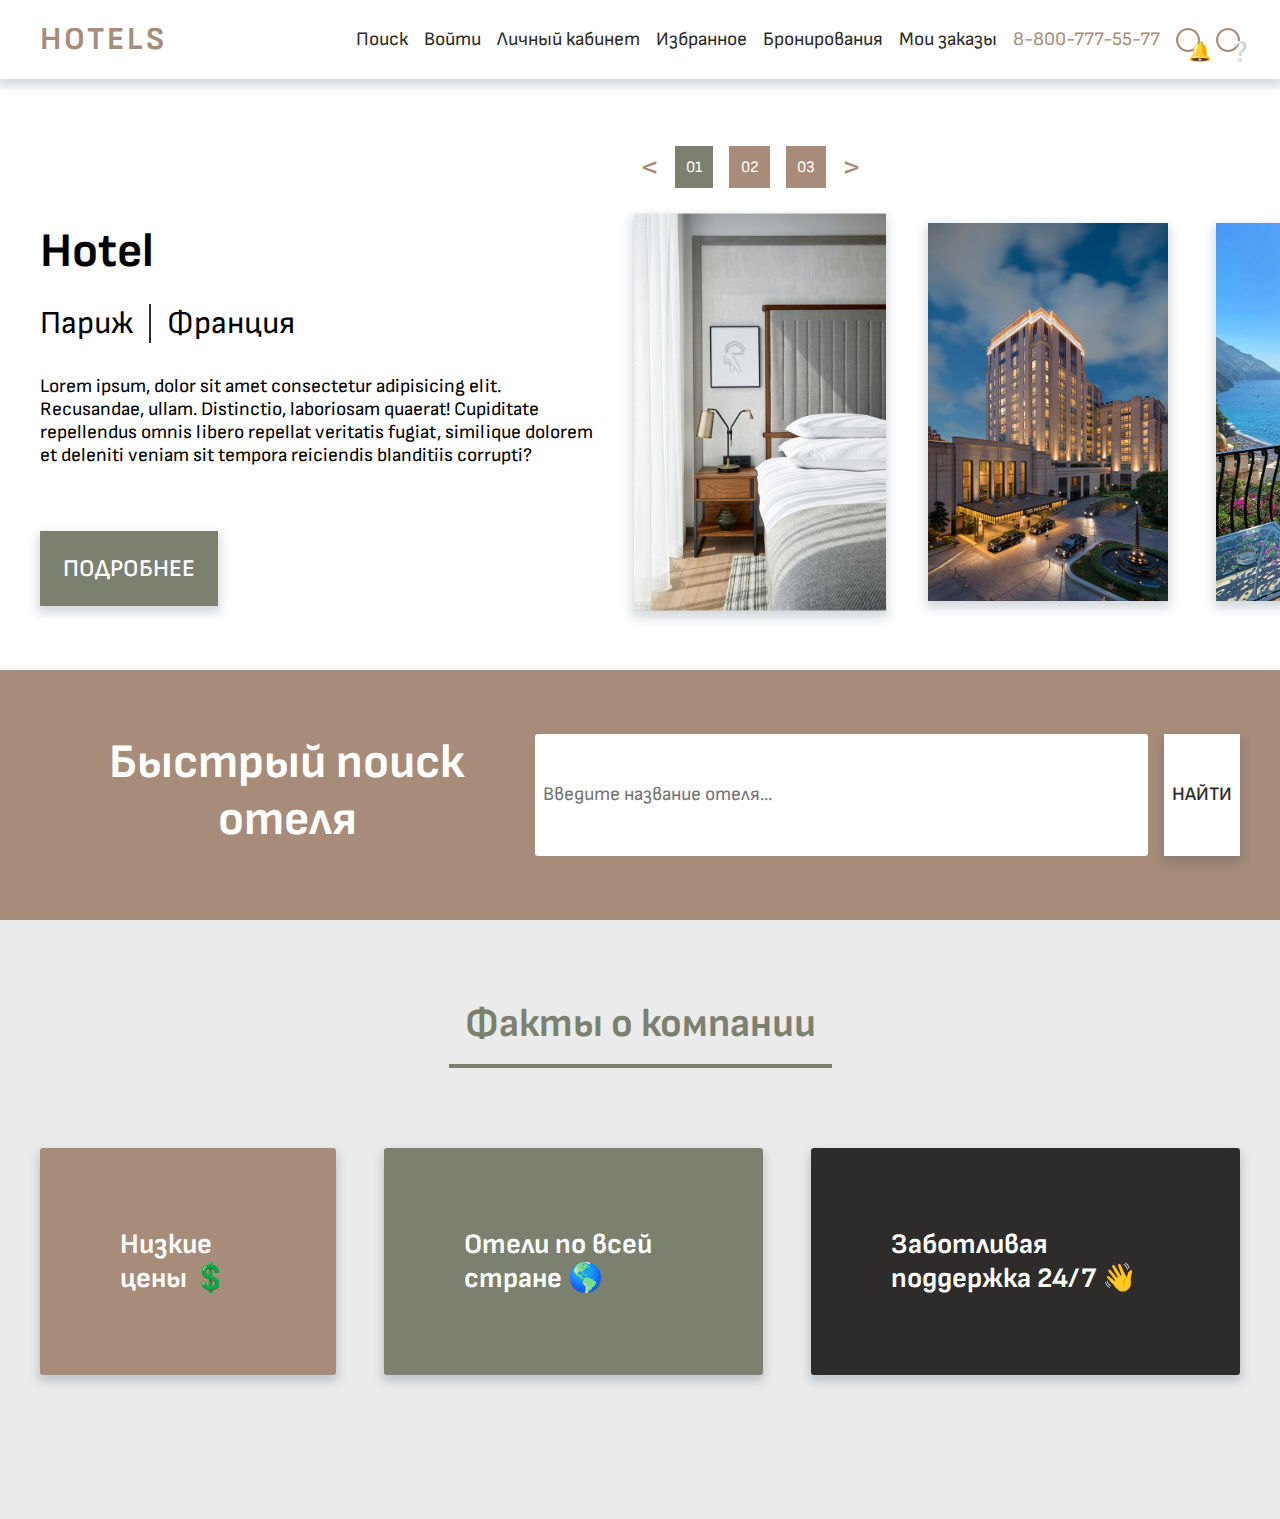
==== index.html @ d3debc38 "first commit" ====
<!DOCTYPE html>
<html lang="en">
	<head>
		<meta charset="UTF-8" />
		<meta name="viewport" content="width=device-width, initial-scale=1.0" />
		<title>Document</title>
		<link rel="stylesheet" href="./style.css" />
	</head>
	<body>
		<header>
			<div class="container">
				<div class="logo">HOTELS</div>
				<nav>
					<ul>
						<li><a href="./search.html">Поиск</a></li>
						<li><a href="./login.html">Войти</a></li>
						<li><a href="./profile.html">Личный кабинет</a></li>
						<li><a href="#">Избранное</a></li>
						<li><a href="#">Бронирования</a></li>
						<li><a href="./orders-management.html">Мои заказы</a></li>
						<li><span class="header__nav-item">8-800-777-55-77</span></li>
						<li>
							<a class="header__link-icon" href="#">🔔</a>
						</li>
						<li>
							<a class="header__link-icon" href="#">❔</a>
						</li>
					</ul>
				</nav>
			</div>
		</header>
		<body>
			<section class="slider-sec">
				<div class="container">
					<div class="slider">
						<div class="slider__info">
							<h2>Hotel</h2>
							<div class="slider__info-dop">
								<div class="slider__info-dop-item">Париж</div>
								<div class="slider__info-dop-item">Франция</div>
							</div>
							<p class="slider__info-desc">
								Lorem ipsum, dolor sit amet consectetur adipisicing elit. Recusandae, ullam.
								Distinctio, laboriosam quaerat! Cupiditate repellendus omnis libero repellat
								veritatis fugiat, similique dolorem et deleniti veniam sit tempora reiciendis
								blanditiis corrupti?
							</p>
							<button class="three">Подробнее</button>
						</div>
						<div class="slider__main">
							<div class="slider__nav">
								<div class="slider__nav-row"><</div>
								<div class="slider__nav-pag">
									<div class="slider__nav-pag-item active">01</div>
									<div class="slider__nav-pag-item">02</div>
									<div class="slider__nav-pag-item">03</div>
								</div>
								<div class="slider__nav-row">></div>
							</div>
							<div class="slider__items">
								<div class="slider__item main">
									<img
										src="./img/DeSallesFlint Infuses Puro Warsaw Hotel With Eclectic, Informal Aesthetic - Interior Design.jpg"
										alt="hotel"
									/>
								</div>
								<div class="slider__item">
									<img src="./img/The Peninsula Shanghai.jpg" alt="hotel" />
								</div>
								<div class="slider__item"><img src="./img/загруженное.jpg" alt="hotel" /></div>
							</div>
						</div>
					</div>
				</div>
			</section>
			<section class="fast-search__sec">
				<div class="container">
					<h3>Быстрый поиск отеля</h3>
					<div class="search-box">
						<div class="search-box__box">
							<input type="text" id="hotel" name="hotel" placeholder="Введите название отеля..." />
							<button type="submit" class="second">Найти</button>
							<ul class="suggestions">
								<li>Hilton Garden Inn</li>
								<li>Radisson Blu</li>
								<li>Отель Украина</li>
								<li>Four Seasons Moscow</li>
								<li>Marriott Grand Hotel</li>
							</ul>
						</div>
					</div>
				</div>
			</section>
			<section class="facts__sec">
				<div class="container">
					<h2>Факты о компании</h2>
					<div class="facts__wrapp">
						<div class="fact one">
							<h3>Низкие цены 💲</h3>
						</div>
						<div class="fact two">
							<h3>Отели по всей стране 🌎</h3>
						</div>
						<div class="fact three">
							<h3>Заботливая поддержка 24/7 👋</h3>
						</div>
					</div>
				</div>
			</section>
		</body>
	</body>
</html>
---- style.css ----
:root {
	--black: #2d2c2a;
	--white: #ebebeb;
	--green: #7c806f;
	--brown: #a78c79;
	--stone: #c7c2bc;
	--shadow: 0px 5px 10px 2px rgba(34, 60, 80, 0.2);
	--min-text: 1rem;
	--def-text: 1.2rem;
	--large-text: 1.5rem;
	--title: 1.8rem;
}

@font-face {
	font-family: "Sofia";
	src: url(./fonts/SofiaSans-VariableFont_wght.ttf);
}

* {
	padding: 0;
	margin: 0;
	box-sizing: border-box;
	font-family: "Sofia";
}
html {
	font-size: 16px;
}

body {
	width: 100%;
	min-height: 100vh;
	overflow-x: hidden;
}

.container {
	width: 100%;
	max-width: 1900px;
	padding: 0px 40px;
	margin: 0 auto;
}
ul {
	list-style-type: none;
}
a {
	color: var(--black);
	text-decoration: none;
	font-size: var(--def-text);
	border-bottom: 1px solid transparent;
	transition: 0.3s;
}
a:active {
	color: var(--black);
}
a:hover {
	border-bottom: 1px solid var(--black);
}
header {
	display: flex;
	padding: 20px 0px;
	width: 100%;
	box-shadow: var(--shadow);
}
section {
	padding: 4rem 0px;
}
button {
	background: var(--brown);
	color: var(--white);
	text-transform: uppercase;
	padding: 1.3rem;
	font-size: var(--large-text);
	border: none;
	transition: 0.3s;
	border: 2px solid transparent;
	cursor: pointer;
	font-weight: 600;
	box-shadow: var(--shadow);
}
button:hover {
	border: 2px solid var(--brown);
	background: white;
	color: var(--black);
}
button.second {
	background: white;
	color: var(--black);
	border: none;
}
button.three {
	background: var(--green);
	border: 2px solid var(--green);
	color: white;
}
button.three:hover {
	border: none;
	background: white;
	border: 2px solid var(--green);
	color: var(--green);
}
button.second:hover {
	background: var(--black);
	color: white;
}
input {
	border: none;
	outline: none;
	padding: 0.5rem;
	border-radius: 0.2rem;
	font-size: var(--def-text);
}
img {
	width: 100%;
	height: 100%;
	object-fit: cover;
	object-position: center;
}
header .container {
	width: 100%;
	flex-direction: row;
	justify-content: space-between;
	display: flex;
}
.logo {
	font-size: 2rem;
	font-weight: 700;
	letter-spacing: 3px;
	color: var(--brown);
}

nav ul {
	display: flex;
	flex-direction: row;
	justify-content: space-between;
	gap: 1rem;
	align-items: center;
	height: 100%;
}
a.header__link-icon {
	display: flex;
	border-bottom: none;
	border-radius: 100%;
	padding: 10px;
	border: 2px solid var(--brown);
	width: 20px;
	height: 20px;
}
a.header__link-icon:hover {
	background-color: var(--brown);
	border-bottom: none;
	border: 2px solid var(--brown);
}
.header__nav-item {
	font-size: var(--def-text);
	color: var(--brown);
}
.slider-sec {
}

.slider {
	display: flex;
	gap: 2rem;
}
.slider__info {
	width: 50%;
	padding-top: 5rem;
}
.slider__info h2 {
	font-size: 3rem;
	margin-bottom: 1.5rem;
}
.slider__info-dop-item:first-child {
	border-right: 2px solid var(--black);
	padding-right: 1rem;
}
.slider__info-dop-item:last-child {
	padding-left: 1rem;
}
.slider__info-dop {
	font-size: 2rem;
	display: flex;
	margin-bottom: 2rem;
}
.slider__info-desc {
	margin-bottom: 4rem;
	font-size: var(--def-text);
}
.slider__main {
	width: 50%;
}
.slider__nav {
	height: 3rem;
	display: flex;
	width: 100%;
	margin-bottom: 2rem;
	align-items: center;
	gap: 1rem;
}
.slider__nav-row {
	font-size: 2rem;
	cursor: pointer;
	color: var(--brown);
}
.slider__nav-pag {
	display: flex;
	gap: 1rem;
}
.slider__nav-pag-item.active {
	background: var(--green);
}
.slider__nav-pag-item {
	display: flex;
	background: var(--brown);
	color: white;
	align-items: center;
	justify-content: center;
	padding: 0.7rem;
	height: fit-content;
	cursor: pointer;
}
.slider__items {
	display: flex;
	gap: 3rem;
}
.slider__item {
	flex: 0 0 40%;
	box-shadow: var(--shadow);
	min-width: 15rem;
}
.main {
	transform: scale(1.05);
}
.fast-search__sec {
	background-color: var(--brown);
	box-shadow: var(--shadow);
}
.fast-search__sec .container {
	display: flex;
	flex-direction: row;
	justify-content: space-between;
}
.fast-search__sec h3 {
	text-align: center;
	color: white;
	font-size: 3rem;
	margin-bottom: 0.5rem;
}
.search-box {
	width: 60%;
}
.search-box__box {
	height: 100%;
	width: 100%;
	position: relative;
	display: flex;
	gap: 1rem;
}
.fast-search__sec button {
	font-size: var(--def-text);
	padding: 0.5rem;
}
.search-box input {
	width: 100%;
}

.suggestions {
	display: none;
	position: absolute;
	top: 4.1rem;
	left: 0;
	right: 0;
	background: white;
	border: 1px solid #ccc;
	border-top: none;
	z-index: 10;
}

.suggestions li {
	padding: 0.5rem;
	transition: 0.3s;
	cursor: pointer;
}

.suggestions li:hover {
	background: var(--green);
	color: white;
}

.search-box:focus-within .suggestions {
	display: block;
}
.facts__sec {
	background: var(--white);
}
.facts__sec h2 {
	font-size: 2.5rem;
	color: white;
	width: fit-content;
	padding: 1rem;
	margin: auto;
	border-bottom: 4px solid var(--green);
	color: var(--green);
}

.facts__wrapp {
	margin: 5rem auto;
	display: flex;
	gap: 3rem;
	justify-content: space-between;
}
.fact {
	display: flex;
	align-items: center;
	justify-content: center;
	background: var(--brown);
	color: white;
	border-radius: 0.2rem;
	padding: 5rem;
	box-shadow: var(--shadow);
	font-size: var(--large-text);
}
.fact.one {
}
.fact.two {
	background-color: var(--green);
}
.fact.three {
	color: white;
	background: var(--black);
}
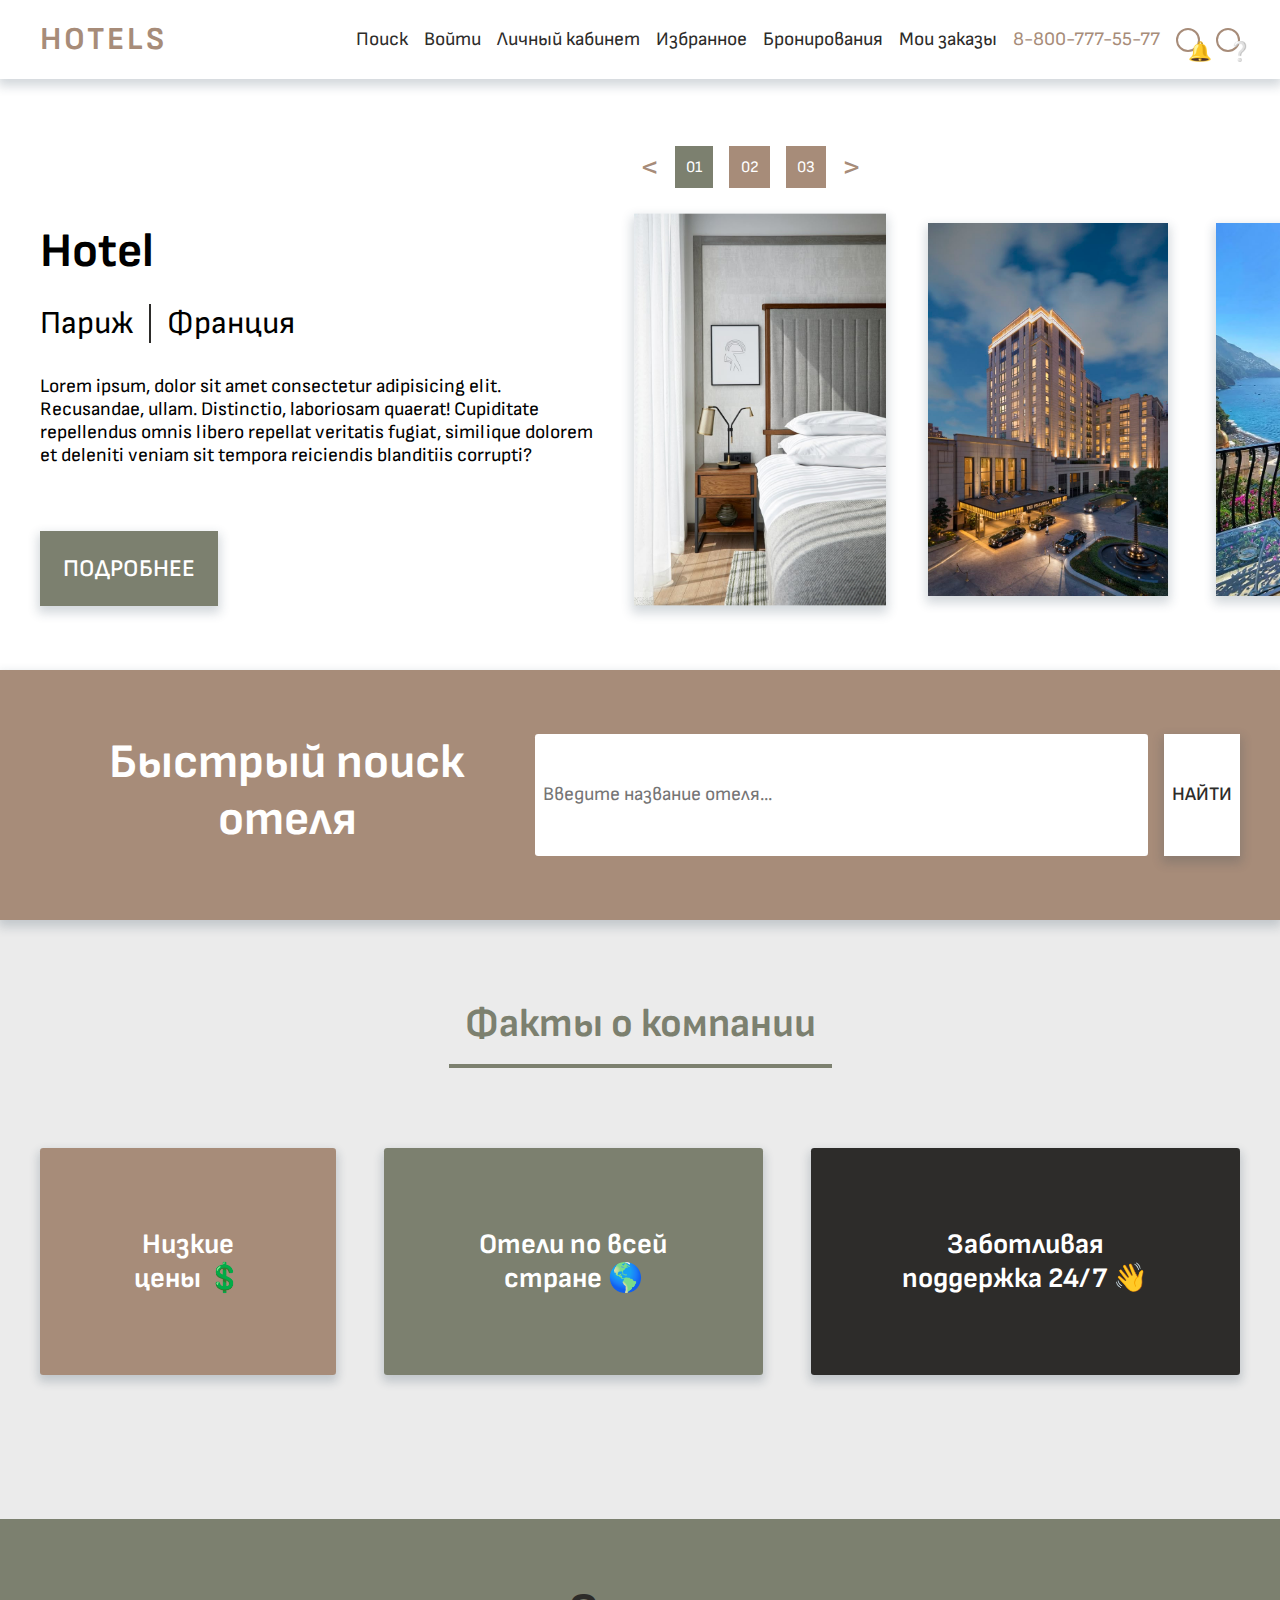
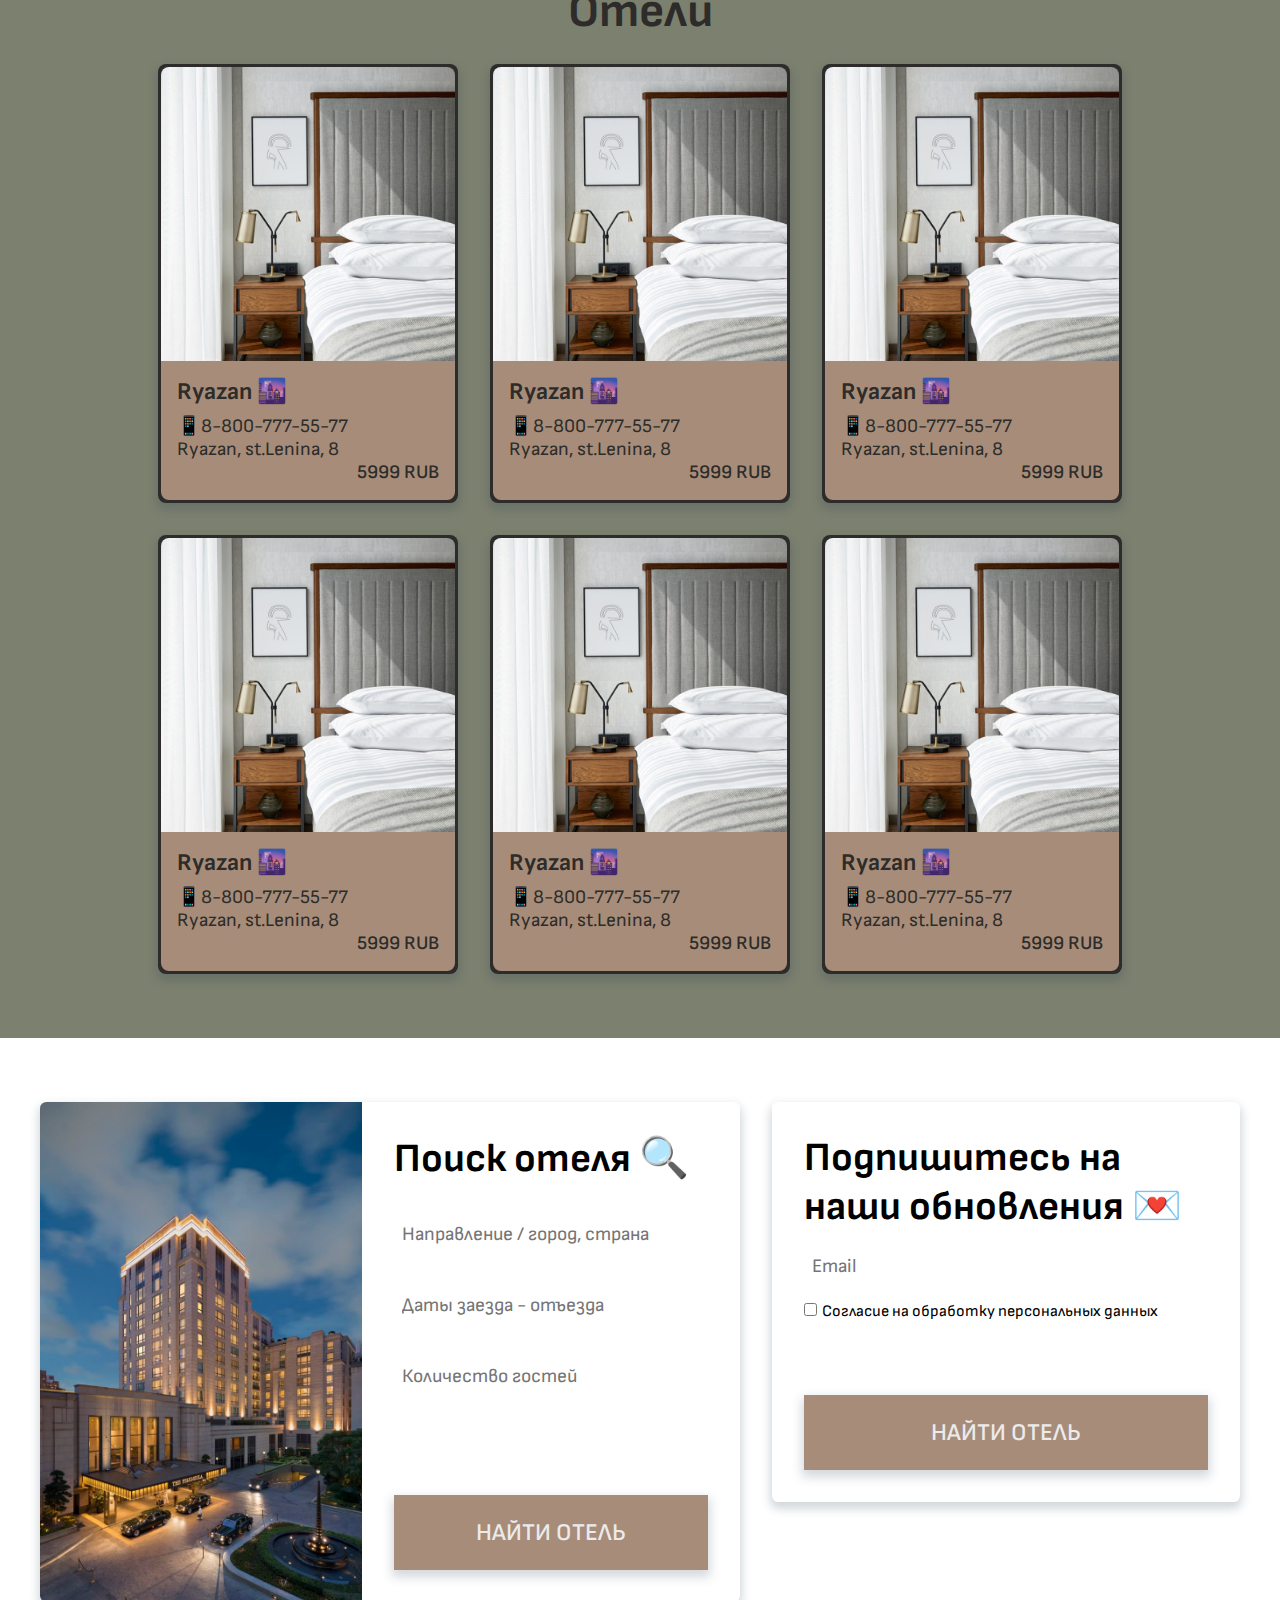
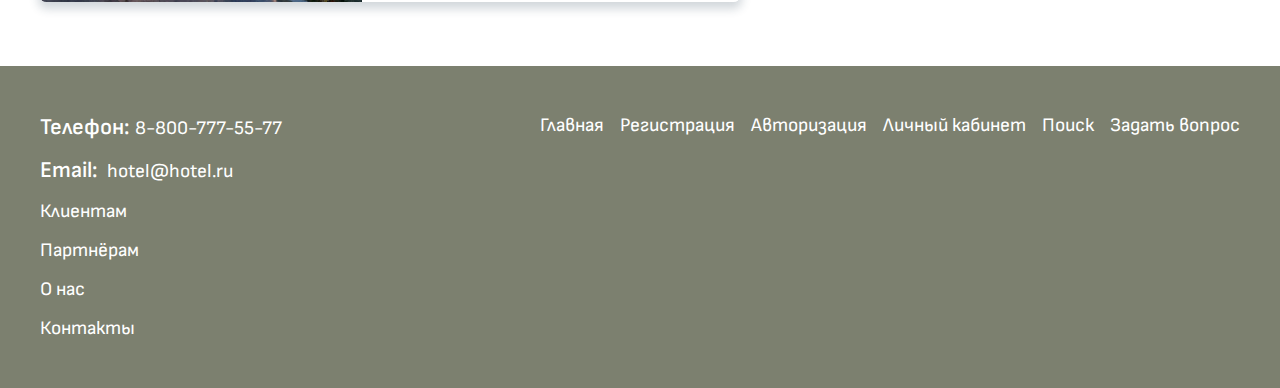
==== commit d072e989: "доделал главную страницу и страницы регистрации и входа" ====
--- a/index.html
+++ b/index.html
@@ -29,7 +29,7 @@
 				</nav>
 			</div>
 		</header>
-		<body>
+		<main>
 			<section class="slider-sec">
 				<div class="container">
 					<div class="slider">
@@ -107,6 +107,182 @@
 					</div>
 				</div>
 			</section>
-		</body>
+			<section class="cards__sec">
+				<div class="container">
+					<h2>Отели</h2>
+					<div class="cards">
+						<div class="card">
+							<div class="card__img-wrapp">
+								<a href="#">
+									<img
+										src="./img/DeSallesFlint Infuses Puro Warsaw Hotel With Eclectic, Informal Aesthetic - Interior Design.jpg"
+										alt="hotel"
+										class="card__img"
+									/>
+								</a>
+							</div>
+							<div class="card__info">
+								<h4 class="card__city">Ryazan 🌆</h4>
+								<div class="card__contact">
+									<p>📱8-800-777-55-77</p>
+									<p>Ryazan, st.Lenina, 8</p>
+									<p class="card__price">5999 RUB</p>
+								</div>
+							</div>
+						</div>
+						<div class="card">
+							<div class="card__img-wrapp">
+								<a href="#">
+									<img
+										src="./img/DeSallesFlint Infuses Puro Warsaw Hotel With Eclectic, Informal Aesthetic - Interior Design.jpg"
+										alt="hotel"
+										class="card__img"
+									/>
+								</a>
+							</div>
+							<div class="card__info">
+								<h4 class="card__city">Ryazan 🌆</h4>
+								<div class="card__contact">
+									<p>📱8-800-777-55-77</p>
+									<p>Ryazan, st.Lenina, 8</p>
+									<p class="card__price">5999 RUB</p>
+								</div>
+							</div>
+						</div>
+						<div class="card">
+							<div class="card__img-wrapp">
+								<a href="#">
+									<img
+										src="./img/DeSallesFlint Infuses Puro Warsaw Hotel With Eclectic, Informal Aesthetic - Interior Design.jpg"
+										alt="hotel"
+										class="card__img"
+									/>
+								</a>
+							</div>
+							<div class="card__info">
+								<h4 class="card__city">Ryazan 🌆</h4>
+								<div class="card__contact">
+									<p>📱8-800-777-55-77</p>
+									<p>Ryazan, st.Lenina, 8</p>
+									<p class="card__price">5999 RUB</p>
+								</div>
+							</div>
+						</div>
+						<div class="card">
+							<div class="card__img-wrapp">
+								<a href="#">
+									<img
+										src="./img/DeSallesFlint Infuses Puro Warsaw Hotel With Eclectic, Informal Aesthetic - Interior Design.jpg"
+										alt="hotel"
+										class="card__img"
+									/>
+								</a>
+							</div>
+							<div class="card__info">
+								<h4 class="card__city">Ryazan 🌆</h4>
+								<div class="card__contact">
+									<p>📱8-800-777-55-77</p>
+									<p>Ryazan, st.Lenina, 8</p>
+									<p class="card__price">5999 RUB</p>
+								</div>
+							</div>
+						</div>
+						<div class="card">
+							<div class="card__img-wrapp">
+								<a href="#">
+									<img
+										src="./img/DeSallesFlint Infuses Puro Warsaw Hotel With Eclectic, Informal Aesthetic - Interior Design.jpg"
+										alt="hotel"
+										class="card__img"
+									/>
+								</a>
+							</div>
+							<div class="card__info">
+								<h4 class="card__city">Ryazan 🌆</h4>
+								<div class="card__contact">
+									<p>📱8-800-777-55-77</p>
+									<p>Ryazan, st.Lenina, 8</p>
+									<p class="card__price">5999 RUB</p>
+								</div>
+							</div>
+						</div>
+						<div class="card">
+							<div class="card__img-wrapp">
+								<a href="#">
+									<img
+										src="./img/DeSallesFlint Infuses Puro Warsaw Hotel With Eclectic, Informal Aesthetic - Interior Design.jpg"
+										alt="hotel"
+										class="card__img"
+									/>
+								</a>
+							</div>
+							<div class="card__info">
+								<h4 class="card__city">Ryazan 🌆</h4>
+								<div class="card__contact">
+									<p>📱8-800-777-55-77</p>
+									<p>Ryazan, st.Lenina, 8</p>
+									<p class="card__price">5999 RUB</p>
+								</div>
+							</div>
+						</div>
+					</div>
+				</div>
+			</section>
+			<section class="search__sec">
+				<div class="container">
+					<form class="search-form">
+						<img src="./img/The Peninsula Shanghai.jpg" alt="hotel" class="search__img" />
+						<div class="search-field">
+							<h4>Поиск отеля 🔍</h4>
+							<input type="text" placeholder="Направление / город, страна" class="search-input" />
+							<input
+								type="text"
+								placeholder="Даты заезда - отъезда"
+								class="search-input"
+								onfocus="(this.type='date')"
+								onblur="(this.type='text')"
+							/>
+
+							<input type="number" placeholder="Количество гостей" class="search-input" min="1" />
+
+							<button type="submit" class="search-button">Найти отель</button>
+						</div>
+					</form>
+					<form class="sub-form">
+						<!-- <img src="./img/The Peninsula Shanghai.jpg" alt="hotel" class="sub__img" /> -->
+						<div class="sub-field">
+							<h4>Подпишитесь на наши обновления 💌</h4>
+							<input type="email" placeholder="Email" class="sub-input" />
+							<p>
+								<input type="checkbox" id="sub__personal" /><label for="sub__personal"
+									>Согласие на обработку персональных данных</label
+								>
+							</p>
+							<button type="submit" class="sub-button">Найти отель</button>
+						</div>
+					</form>
+				</div>
+			</section>
+		</main>
+		<footer>
+			<div class="container">
+				<div class="footer__contact">
+					<p><span>Телефон:</span>8-800-777-55-77</p>
+					<p><span>Email:</span> hotel@hotel.ru</p>
+					<p><a href="#">Клиентам</a></p>
+					<p><a href="#">Партнёрам</a></p>
+					<p><a href="#">О нас</a></p>
+					<p><a href="#">Контакты</a></p>
+				</div>
+				<div class="footer__nav">
+					<a href="./index.html">Главная</a>
+					<a href="./register.html">Регистрация</a>
+					<a href="./login.html">Авторизация</a>
+					<a href="./profile.html">Личный кабинет</a>
+					<a href="./search.html">Поиск</a>
+					<a href="#">Задать вопрос</a>
+				</div>
+			</div>
+		</footer>
 	</body>
 </html>
--- a/style.css
+++ b/style.css
@@ -107,8 +107,13 @@
 	padding: 0.5rem;
 	border-radius: 0.2rem;
 	font-size: var(--def-text);
+	transition: 0.3s;
+}
+input:focus {
+	box-shadow: var(--shadow);
 }
 img {
+	display: block;
 	width: 100%;
 	height: 100%;
 	object-fit: cover;
@@ -232,6 +237,7 @@
 .fast-search__sec {
 	background-color: var(--brown);
 	box-shadow: var(--shadow);
+	position: relative;
 }
 .fast-search__sec .container {
 	display: flex;
@@ -317,6 +323,7 @@
 	padding: 5rem;
 	box-shadow: var(--shadow);
 	font-size: var(--large-text);
+	text-align: center;
 }
 .fact.one {
 }
@@ -327,3 +334,345 @@
 	color: white;
 	background: var(--black);
 }
+
+.cards__sec {
+	background: var(--green);
+}
+.cards__sec h2 {
+	text-align: center;
+	color: var(--black);
+	font-size: 3rem;
+	margin-bottom: 1.5rem;
+}
+.cards {
+	flex-wrap: wrap;
+	display: flex;
+	justify-content: center;
+	gap: 2rem;
+	max-width: 1600px;
+	margin: 0 auto;
+}
+.card {
+	flex: 1 1 calc(25% - 2rem);
+	max-width: calc(25% - 2rem);
+	box-shadow: var(--shadow);
+	padding: 3px;
+	border-radius: 0.5rem;
+	background: var(--black);
+	min-width: 300px;
+}
+.card__img-wrapp {
+	width: 100%;
+	aspect-ratio: 1/1;
+}
+.card__img-wrapp a {
+	border: none;
+}
+.card__img {
+	border-radius: 0.5rem 0.5rem 0px 0px;
+}
+.card__info {
+	border-radius: 0px 0px 0.5rem 0.5rem;
+	background: var(--brown);
+	padding: 1rem;
+	color: var(--black);
+}
+.card__city {
+	font-size: var(--large-text);
+	margin-bottom: 0.5rem;
+}
+.card__contact {
+	font-size: var(--def-text);
+}
+.card__price {
+	font-size: var(--def-text);
+	text-align: right;
+	font-weight: 600;
+}
+.search__sec .container {
+	display: flex;
+	justify-content: center;
+	gap: 2rem;
+	flex-wrap: wrap;
+}
+.search-form {
+	flex-shrink: 1;
+	border-radius: 0.4rem;
+	display: flex;
+	width: 60%;
+	min-width: 655px;
+	max-width: 700px;
+	box-shadow: var(--shadow);
+	height: 500px;
+}
+.search-form img {
+	width: 50%;
+	border-radius: 0.4rem 0px 0px 0.4rem;
+}
+.search-field {
+	width: 100%;
+	padding: 2rem;
+	display: flex;
+	flex-direction: column;
+	gap: 2rem;
+}
+.sub-field #sub__personal {
+	margin-right: 0.3rem;
+}
+.search-field h4 {
+	font-size: 2.5rem;
+}
+.search-input {
+	width: 100%;
+}
+
+.search-button {
+	margin-top: auto;
+}
+
+/*  */
+.sub-form {
+	flex-shrink: 1;
+	flex-grow: 1;
+	border-radius: 0.4rem;
+	display: flex;
+	width: 30%;
+	max-width: 600px;
+	min-width: 400px;
+	box-shadow: var(--shadow);
+	height: 400px;
+}
+.sub-form img {
+	width: 50%;
+	border-radius: 0.4rem 0px 0px 0.4rem;
+}
+.sub-field {
+	width: 100%;
+	padding: 2rem;
+	display: flex;
+	flex-direction: column;
+	gap: 1rem;
+}
+.sub-field h4 {
+	font-size: 2.5rem;
+}
+.sub-input {
+	width: 100%;
+}
+
+.sub-button {
+	margin-top: auto;
+}
+
+footer {
+	width: 100%;
+	background: var(--green);
+	padding: 3rem 0px;
+}
+
+footer .container {
+	display: flex;
+	gap: 2rem;
+	justify-content: space-between;
+}
+.footer__nav {
+	display: flex;
+	gap: 1rem;
+	height: fit-content;
+}
+.footer__contact {
+	display: flex;
+	flex-direction: column;
+	gap: 1rem;
+}
+footer p {
+	font-size: var(--def-text);
+	color: white;
+}
+footer span {
+	font-weight: 600;
+	margin-right: 0.4rem;
+	font-size: calc(var(--def-text) + 0.2rem);
+}
+footer a {
+	color: white;
+}
+footer a:hover {
+	border-color: white;
+}
+footer a:active {
+	color: white;
+}
+
+.login {
+	box-shadow: var(--shadow);
+	position: absolute;
+	transform: translate(50%, -50%);
+	top: 50%;
+	right: 50%;
+	border: 2px solid var(--green);
+	border-radius: 1rem;
+	padding: 2rem;
+	display: flex;
+	flex-direction: column;
+	gap: 2rem;
+}
+
+.login h2 {
+	margin-bottom: 1rem;
+	text-align: center;
+}
+.login p {
+	font-size: var(--def-text);
+}
+.login a {
+	color: var(--brown);
+}
+.login a:hover {
+	border-color: var(--brown);
+}
+.login span {
+	padding: 0.6rem;
+	color: rgba(255, 0, 0, 0.674);
+}
+.login__input-wrapp {
+	display: flex;
+	flex-direction: column;
+}
+
+.register {
+	box-shadow: var(--shadow);
+	position: absolute;
+	transform: translate(50%, -50%);
+	top: 50%;
+	right: 50%;
+	border: 2px solid var(--green);
+	border-radius: 1rem;
+	padding: 2rem;
+	display: flex;
+	flex-direction: column;
+	gap: 2rem;
+}
+
+.register h2 {
+	max-width: 400px;
+	margin-bottom: 1rem;
+	text-align: center;
+	margin: 0 auto;
+}
+.register p {
+	font-size: var(--def-text);
+}
+.register a {
+	color: var(--brown);
+}
+.register a:hover {
+	border-color: var(--brown);
+}
+.register span {
+	padding: 0.6rem;
+	color: rgba(255, 0, 0, 0.674);
+}
+.register__input-wrapp {
+	display: flex;
+	flex-direction: column;
+}
+#reg__personal {
+	margin-right: 0.5rem;
+}
+
+.profile__infos-wrapp {
+	display: flex;
+	justify-content: space-between;
+	gap: 1rem;
+}
+.profile__info,
+.profile__stats {
+	width: 40%;
+	min-width: 600px;
+}
+
+.profile__h2 {
+	font-size: 2rem;
+	margin: 4rem 0px 0px 0px;
+}
+
+.profile,
+.stats,
+.bookings {
+	padding: 2rem;
+	border-radius: 10px;
+	box-shadow: var(--shadow);
+}
+
+.profile-item {
+	margin-bottom: 2rem;
+	font-size: var(--large-text);
+}
+
+.profile-item span {
+	font-weight: bold;
+	font-size: 2rem;
+}
+
+.profile-item button {
+	margin-left: 10px;
+	padding: 5px 10px;
+}
+.profile {
+	background: var(--brown);
+	color: white;
+}
+.stats {
+	background: var(--green);
+	font-size: var(--large-text);
+	color: white;
+}
+.stats__item {
+	margin-bottom: 1rem;
+}
+
+.booking-group {
+	margin-top: 2rem;
+	padding: 1.5rem;
+	border-radius: 10px;
+}
+
+.confirmed {
+	background-color: #e7fce7;
+	border: 2px solid #52c052;
+}
+
+.unconfirmed {
+	background-color: #fffbe5;
+	border: 2px dashed #ffcc00;
+}
+
+.booking {
+	font-size: var(--large-text);
+	background: white;
+	display: flex;
+	flex-direction: column;
+	gap: 1rem;
+	padding: 15px;
+	margin: 15px 0;
+	border-radius: 8px;
+	box-shadow: 0 0 5px rgba(0, 0, 0, 0.1);
+}
+
+.booking img {
+	width: 100%;
+	max-width: 200px;
+	aspect-ratio: 1/1;
+	border-radius: 6px;
+	margin-top: 10px;
+}
+
+.booking-actions {
+	margin-top: 10px;
+}
+
+.booking-actions button {
+	margin-right: 10px;
+	padding: 5px 10px;
+}
